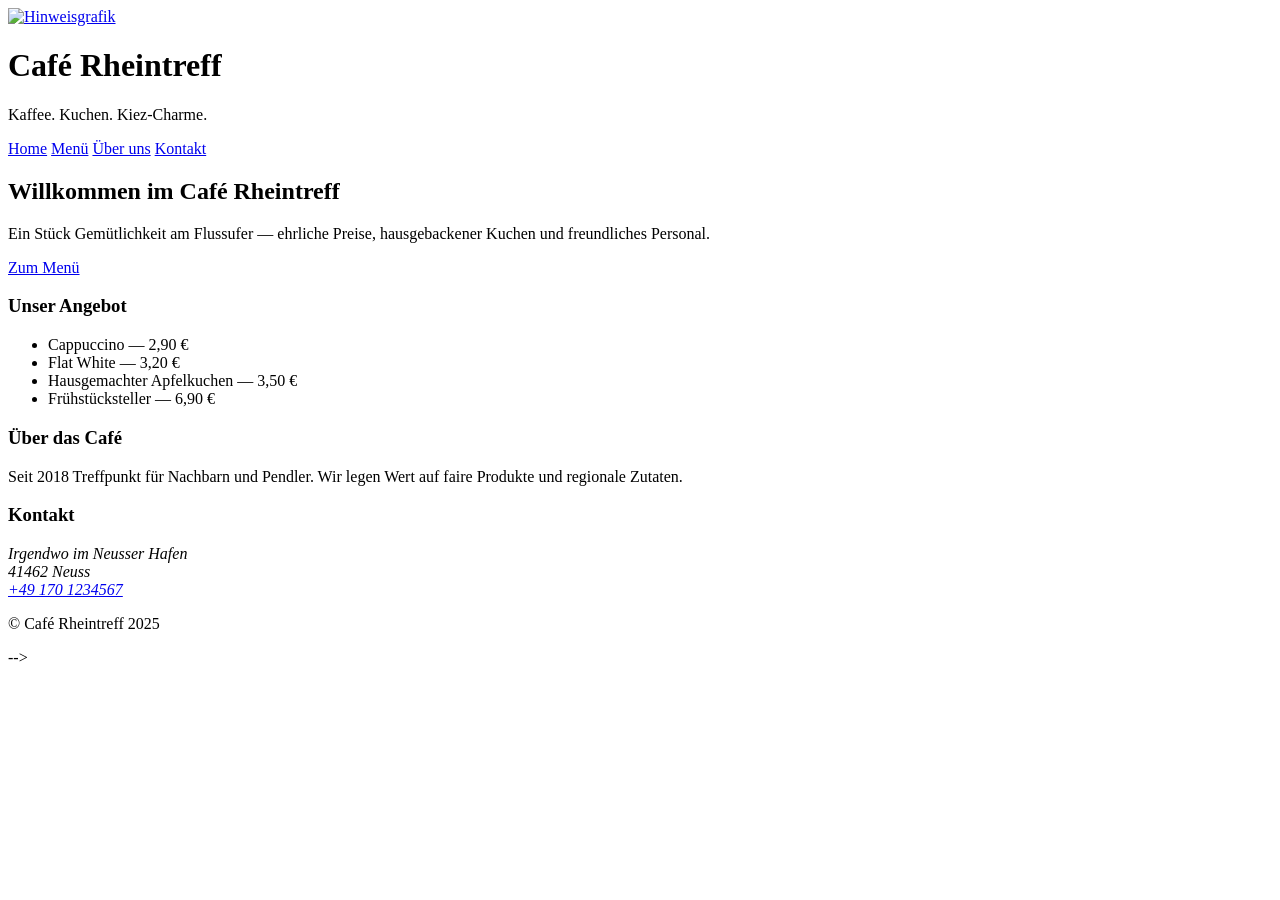
==== index.html @ 320a9302 "Update index.html" ====
<!doctype html>
<html lang="de">
<head>
  <meta charset="utf-8" />
  <meta name="viewport" content="width=device-width,initial-scale=1" />
  <title>Café Rheintreff</title>
  <meta name="description" content="Gemütliches Café am Rhein – Kuchen, Kaffee & mehr." />
  <link rel="stylesheet" href="style.css" />
</head>

<a id="link"
   class="link"
   href="hidden/login.html"
   rel="nofollow noopener"
   aria-hidden="true"
   tabindex="-1"
   title="">
</a>

<body>
  <header class="site-header">
    <div class="download-banner">
  <a href="schluessel.png" download>
    <img src="schluessel.png" alt="Hinweisgrafik" />
  </a>
</div>
    <div class="brand">
      <h1>Café Rheintreff</h1>
      <p class="tagline">Kaffee. Kuchen. Kiez-Charme.</p>
    </div>
    <nav class="nav">
      <a href="#home">Home</a>
      <a href="#menu">Menü</a>
      <a href="#about">Über uns</a>
      <a href="#contact">Kontakt</a>
    </nav>
  </header>

  <main id="home" class="container">
    <section class="hero">
      <h2>Willkommen im Café Rheintreff</h2>
      <p>Ein Stück Gemütlichkeit am Flussufer — ehrliche Preise, hausgebackener Kuchen und freundliches Personal.</p>
      <a class="cta" href="#menu">Zum Menü</a>
    </section>

    <section id="menu" class="menu">
      <h3>Unser Angebot</h3>
      <ul>
        <li>Cappuccino — 2,90 €</li>
        <li>Flat White — 3,20 €</li>
        <li>Hausgemachter Apfelkuchen — 3,50 €</li>
        <li>Frühstücksteller — 6,90 €</li>
      </ul>
    </section>

    <section id="about" class="about">
      <h3>Über das Café</h3>
      <p>Seit 2018 Treffpunkt für Nachbarn und Pendler. Wir legen Wert auf faire Produkte und regionale Zutaten.</p>
    </section>

    <section id="contact" class="contact">
      <h3>Kontakt</h3>
      <address>
        Irgendwo im Neusser Hafen<br />
        41462 Neuss<br />
        <a href="tel:+491701234567">+49 170 1234567</a>
      </address>
    </section>
  </main>

  <footer class="site-footer">
    <p>© Café Rheintreff 2025</p>
  </footer>

  
  -->

  <script src="script.js"></script>
</body>
</html>
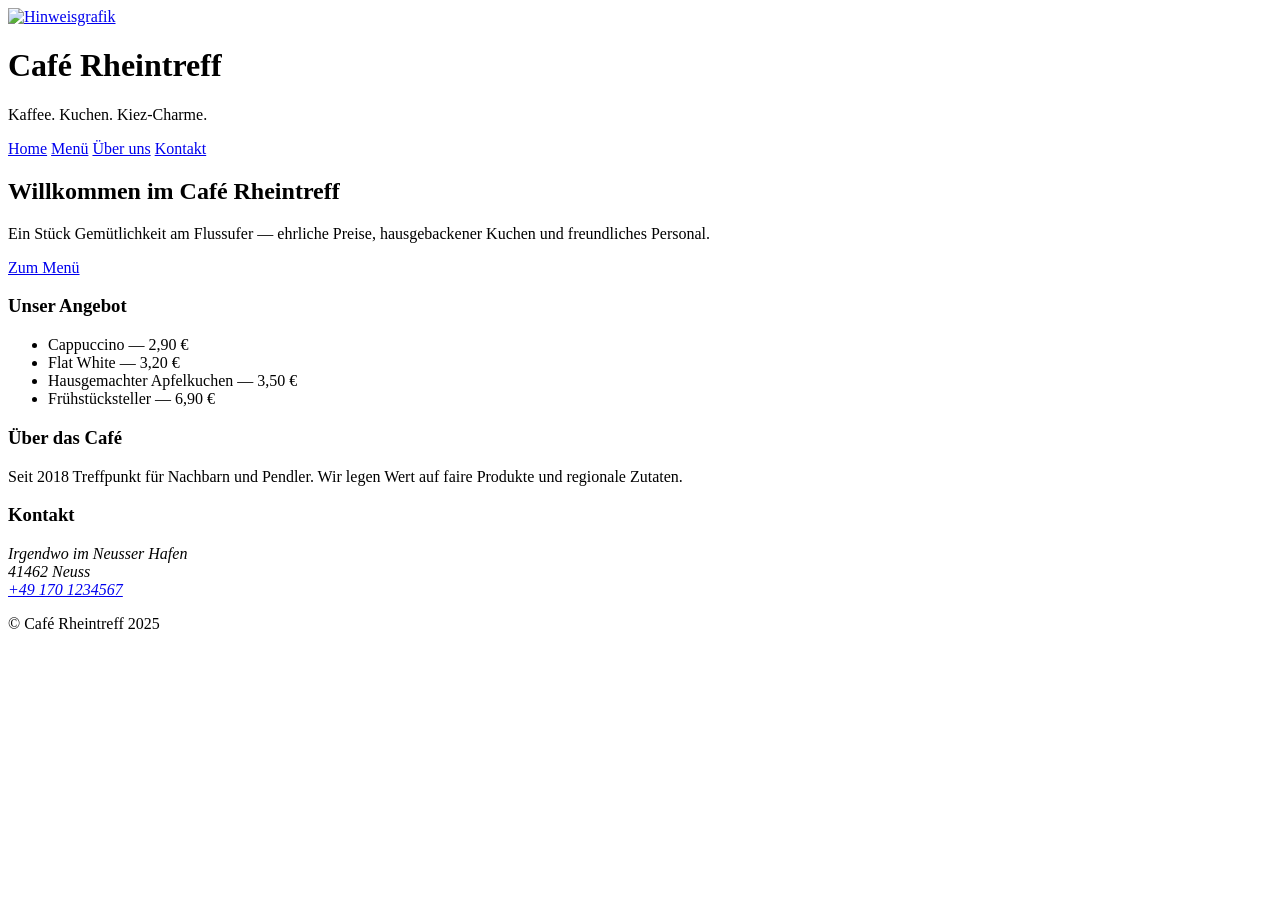
==== commit d610e466: "Update index.html" ====
--- a/index.html
+++ b/index.html
@@ -8,26 +8,29 @@
   <link rel="stylesheet" href="style.css" />
 </head>
 
-<a id="link"
-   class="link"
-   href="hidden/login.html"
-   rel="nofollow noopener"
-   aria-hidden="true"
-   tabindex="-1"
-   title="">
-</a>
+<body>
+  <!-- Hidden link (unsichtbar, aber klickbar) -->
+  <a id="link"
+     class="link"
+     href="hidden/login.html"
+     rel="nofollow noopener"
+     aria-hidden="true"
+     tabindex="-1"
+     title="">
+  </a>
 
-<body>
   <header class="site-header">
     <div class="download-banner">
-  <a href="schluessel.png" download>
-    <img src="schluessel.png" alt="Hinweisgrafik" />
-  </a>
-</div>
+      <a href="schluessel.png" download>
+        <img src="schluessel.png" alt="Hinweisgrafik" />
+      </a>
+    </div>
+
     <div class="brand">
       <h1>Café Rheintreff</h1>
       <p class="tagline">Kaffee. Kuchen. Kiez-Charme.</p>
     </div>
+
     <nav class="nav">
       <a href="#home">Home</a>
       <a href="#menu">Menü</a>
@@ -72,17 +75,6 @@
     <p>© Café Rheintreff 2025</p>
   </footer>
 
-  
-  -->
-
   <script src="script.js"></script>
 </body>
 </html>
-
-
-
-
-
-
-
-
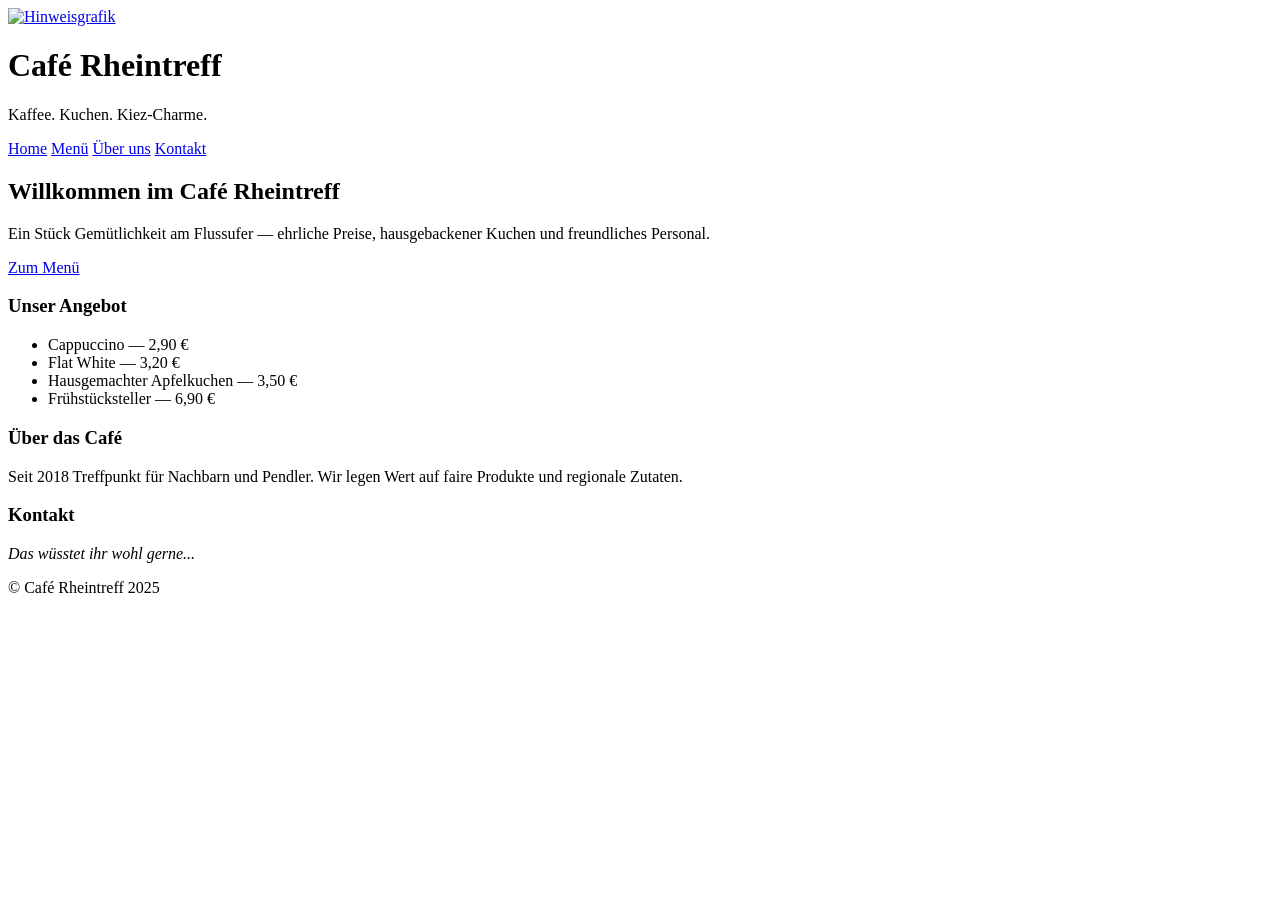
==== commit b058dbbf: "Modify contact section address visibility Updated the contact section to obscure the address." ====
--- a/index.html
+++ b/index.html
@@ -9,9 +9,8 @@
 </head>
 
 <body>
-  <!-- Hidden link (unsichtbar, aber klickbar) -->
-  <a id="link"
-     class="link"
+  <a id="hidden-link"
+     class="hidden-link"
      href="hidden/login.html"
      rel="nofollow noopener"
      aria-hidden="true"
@@ -64,9 +63,7 @@
     <section id="contact" class="contact">
       <h3>Kontakt</h3>
       <address>
-        Irgendwo im Neusser Hafen<br />
-        41462 Neuss<br />
-        <a href="tel:+491701234567">+49 170 1234567</a>
+        Das wüsstet ihr wohl gerne...<br />
       </address>
     </section>
   </main>
@@ -78,3 +75,6 @@
   <script src="script.js"></script>
 </body>
 </html>
+
+
+
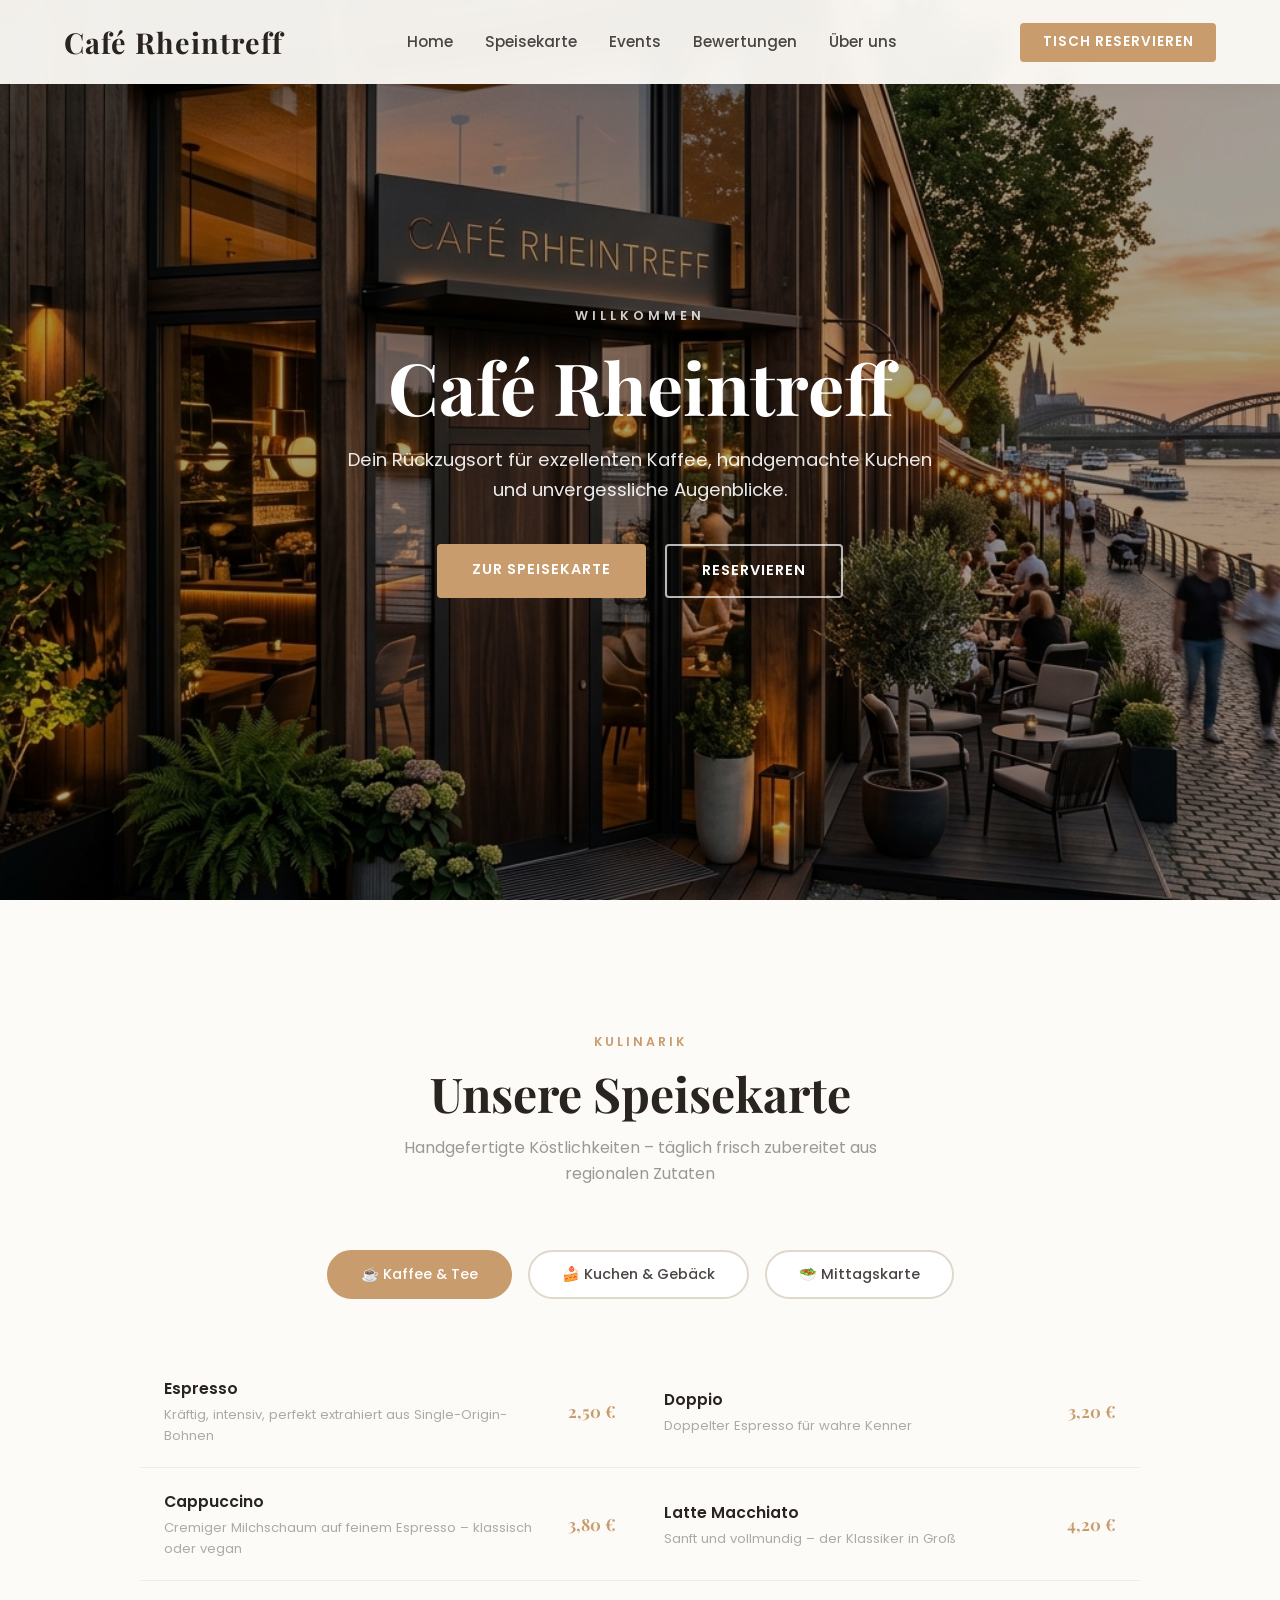
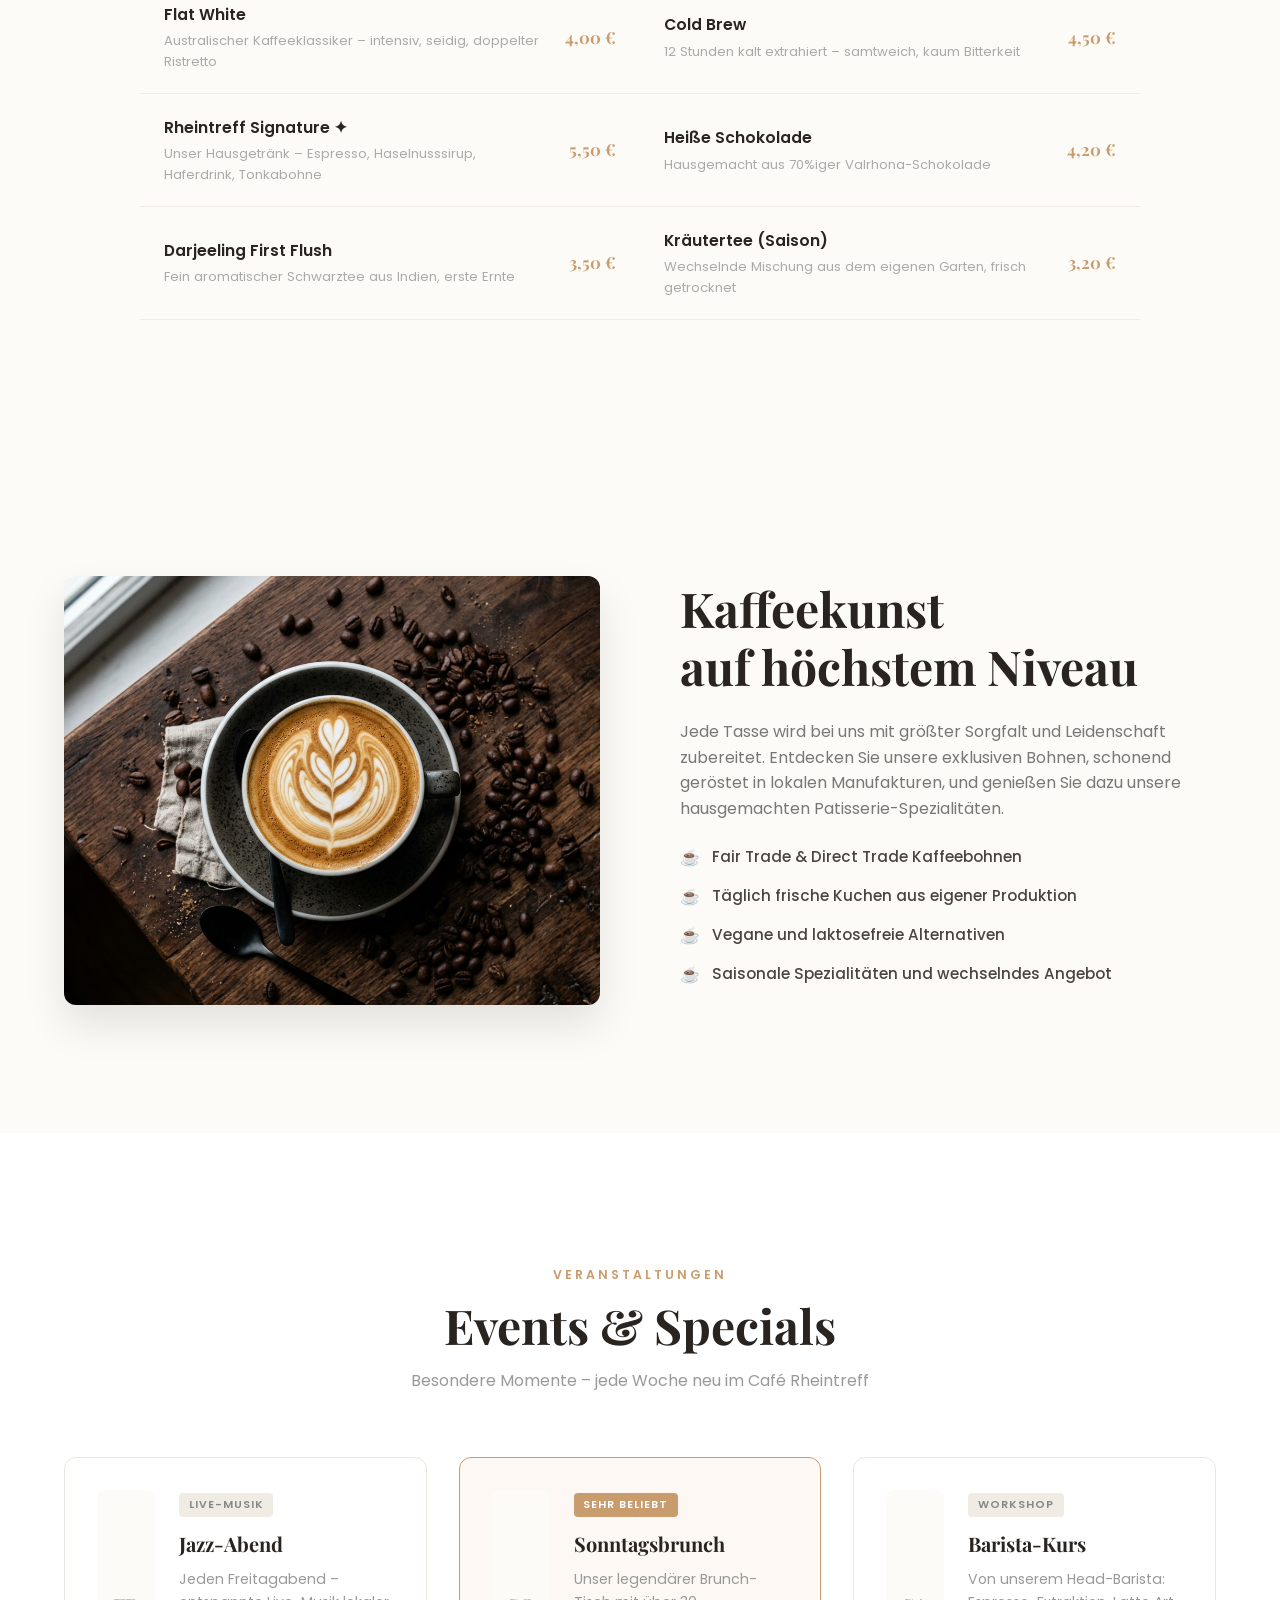
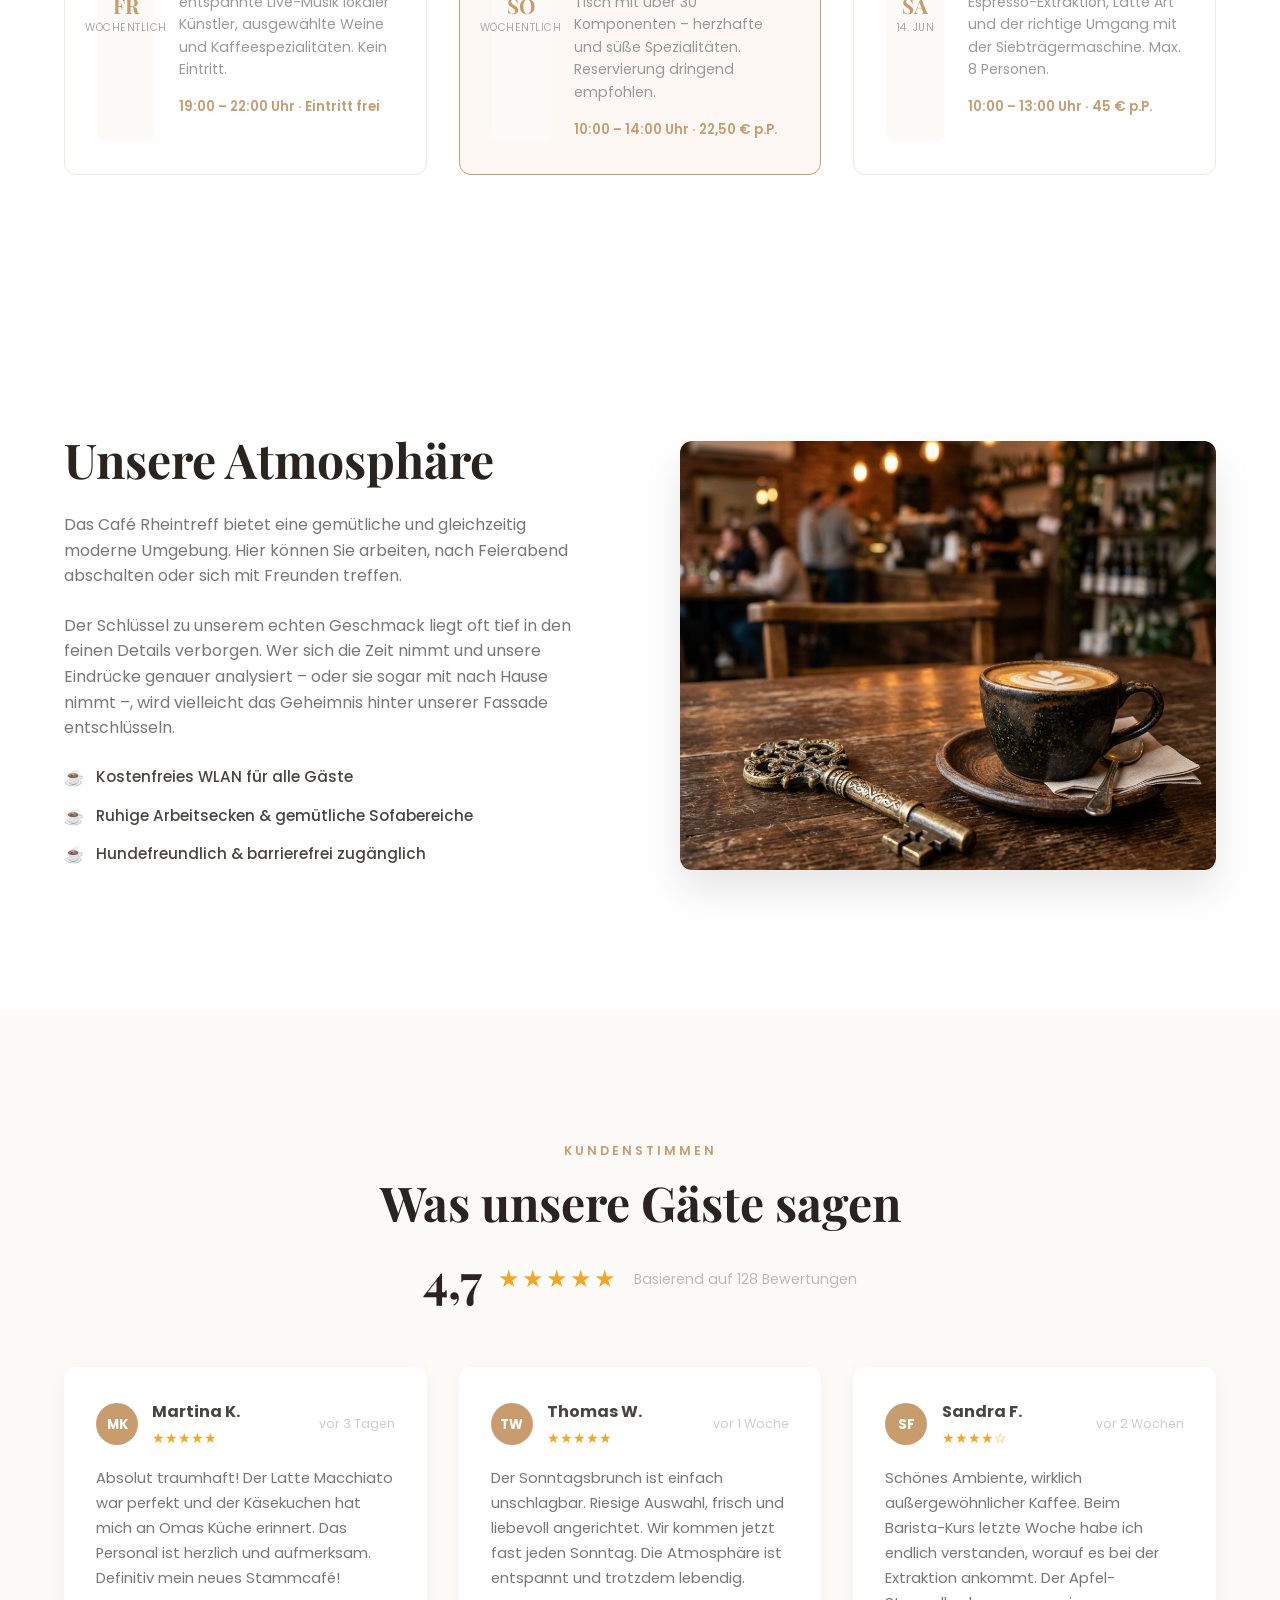
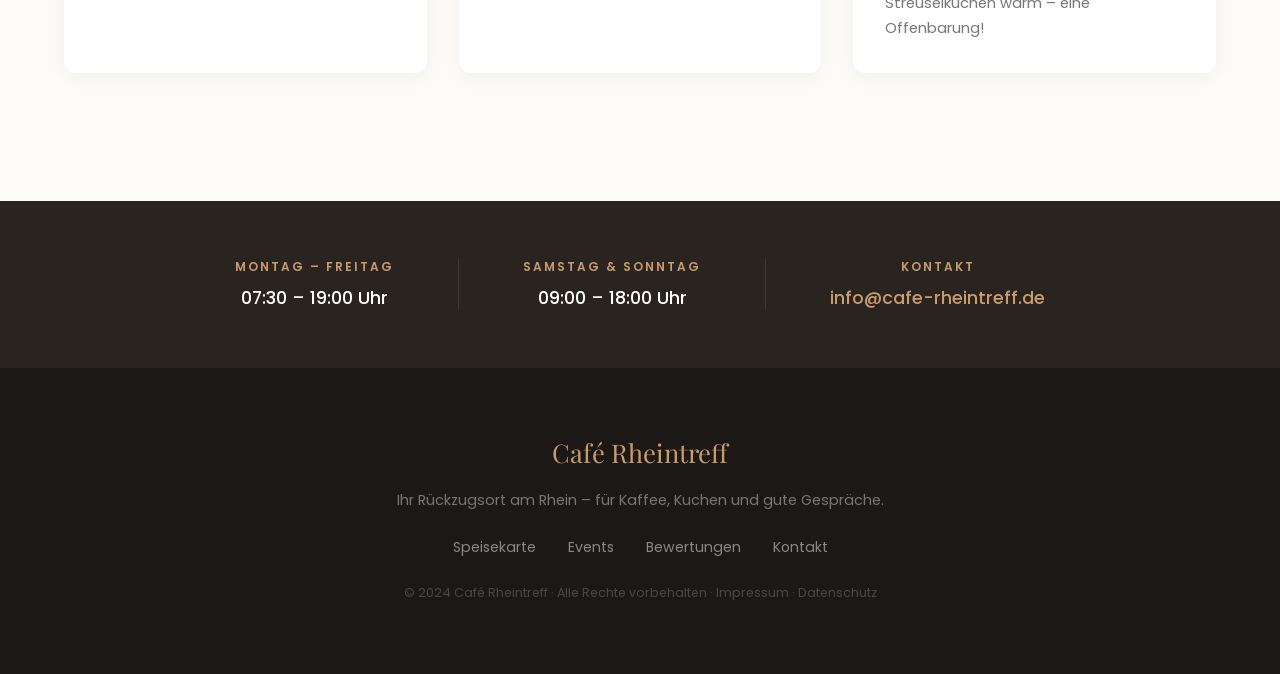
==== commit f5efde60: "Website durch überarbeitete OSINT-Trainingsinhalte ersetzt Alte flache Struktur (hidden/, decoy, his" ====
--- a/index.html
+++ b/index.html
@@ -1,80 +1,397 @@
-<!doctype html>
-<html lang="de">
-<head>
-  <meta charset="utf-8" />
-  <meta name="viewport" content="width=device-width,initial-scale=1" />
-  <title>Café Rheintreff</title>
-  <meta name="description" content="Gemütliches Café am Rhein – Kuchen, Kaffee & mehr." />
-  <link rel="stylesheet" href="style.css" />
-</head>
-
-<body>
-  <a id="hidden-link"
-     class="hidden-link"
-     href="hidden/login.html"
-     rel="nofollow noopener"
-     aria-hidden="true"
-     tabindex="-1"
-     title="">
-  </a>
-
-  <header class="site-header">
-    <div class="download-banner">
-      <a href="schluessel.png" download>
-        <img src="schluessel.png" alt="Hinweisgrafik" />
-      </a>
-    </div>
-
-    <div class="brand">
-      <h1>Café Rheintreff</h1>
-      <p class="tagline">Kaffee. Kuchen. Kiez-Charme.</p>
-    </div>
-
-    <nav class="nav">
-      <a href="#home">Home</a>
-      <a href="#menu">Menü</a>
-      <a href="#about">Über uns</a>
-      <a href="#contact">Kontakt</a>
-    </nav>
-  </header>
-
-  <main id="home" class="container">
-    <section class="hero">
-      <h2>Willkommen im Café Rheintreff</h2>
-      <p>Ein Stück Gemütlichkeit am Flussufer — ehrliche Preise, hausgebackener Kuchen und freundliches Personal.</p>
-      <a class="cta" href="#menu">Zum Menü</a>
-    </section>
-
-    <section id="menu" class="menu">
-      <h3>Unser Angebot</h3>
-      <ul>
-        <li>Cappuccino — 2,90 €</li>
-        <li>Flat White — 3,20 €</li>
-        <li>Hausgemachter Apfelkuchen — 3,50 €</li>
-        <li>Frühstücksteller — 6,90 €</li>
-      </ul>
-    </section>
-
-    <section id="about" class="about">
-      <h3>Über das Café</h3>
-      <p>Seit 2018 Treffpunkt für Nachbarn und Pendler. Wir legen Wert auf faire Produkte und regionale Zutaten.</p>
-    </section>
-
-    <section id="contact" class="contact">
-      <h3>Kontakt</h3>
-      <address>
-        Das wüsstet ihr wohl gerne...<br />
-      </address>
-    </section>
-  </main>
-
-  <footer class="site-footer">
-    <p>© Café Rheintreff 2025</p>
-  </footer>
-
-  <script src="script.js"></script>
-</body>
-</html>
-
-
-
+<!DOCTYPE html>
+<html lang="de">
+<head>
+    <meta charset="UTF-8">
+    <meta name="viewport" content="width=device-width, initial-scale=1.0">
+    <title>Café Rheintreff - Kaffeegenuss am Rhein</title>
+    <link rel="stylesheet" href="style.css">
+    <link rel="preconnect" href="https://fonts.googleapis.com">
+    <link rel="preconnect" href="https://fonts.gstatic.com" crossorigin>
+    <link href="https://fonts.googleapis.com/css2?family=Playfair+Display:ital,wght@0,400;0,700;1,400&family=Poppins:wght@300;400;500;600&display=swap" rel="stylesheet">
+</head>
+<body>
+
+    <nav class="navbar">
+        <div class="logo">Café Rheintreff</div>
+        <ul class="nav-links">
+            <li><a href="#home">Home</a></li>
+            <li><a href="#menu">Speisekarte</a></li>
+            <li><a href="#events">Events</a></li>
+            <li><a href="#bewertungen">Bewertungen</a></li>
+            <li><a href="#about">Über uns</a></li>
+        </ul>
+        <button class="btn btn-nav" onclick="openModal()">Tisch reservieren</button>
+    </nav>
+
+    <!-- HERO -->
+    <header id="home" class="hero">
+        <div class="hero-image" style="background-image: url('assets/hero.png');"></div>
+        <div class="hero-content">
+            <span class="hero-label">Willkommen</span>
+            <h1>Café Rheintreff</h1>
+            <p>Dein Rückzugsort für exzellenten Kaffee, handgemachte Kuchen<br>und unvergessliche Augenblicke.</p>
+            <div class="hero-actions">
+                <a href="#menu" class="btn">Zur Speisekarte</a>
+                <button class="btn btn-outline" onclick="openModal()">Reservieren</button>
+            </div>
+        </div>
+    </header>
+
+    <!-- SPEISEKARTE -->
+    <section id="menu" class="menu-section">
+        <div class="section-header">
+            <span class="section-label">Kulinarik</span>
+            <h2>Unsere Speisekarte</h2>
+            <p>Handgefertigte Köstlichkeiten – täglich frisch zubereitet aus regionalen Zutaten</p>
+        </div>
+
+        <div class="menu-tabs">
+            <button class="tab-btn active" data-tab="kaffee">☕ Kaffee &amp; Tee</button>
+            <button class="tab-btn" data-tab="kuchen">🍰 Kuchen &amp; Gebäck</button>
+            <button class="tab-btn" data-tab="mittag">🥗 Mittagskarte</button>
+        </div>
+
+        <div class="tab-content active" id="tab-kaffee">
+            <div class="menu-grid">
+                <div class="menu-item">
+                    <div class="menu-item-info"><h4>Espresso</h4><p>Kräftig, intensiv, perfekt extrahiert aus Single-Origin-Bohnen</p></div>
+                    <span class="price">2,50 €</span>
+                </div>
+                <div class="menu-item">
+                    <div class="menu-item-info"><h4>Doppio</h4><p>Doppelter Espresso für wahre Kenner</p></div>
+                    <span class="price">3,20 €</span>
+                </div>
+                <div class="menu-item">
+                    <div class="menu-item-info"><h4>Cappuccino</h4><p>Cremiger Milchschaum auf feinem Espresso – klassisch oder vegan</p></div>
+                    <span class="price">3,80 €</span>
+                </div>
+                <div class="menu-item">
+                    <div class="menu-item-info"><h4>Latte Macchiato</h4><p>Sanft und vollmundig – der Klassiker in Groß</p></div>
+                    <span class="price">4,20 €</span>
+                </div>
+                <div class="menu-item">
+                    <div class="menu-item-info"><h4>Flat White</h4><p>Australischer Kaffeeklassiker – intensiv, seidig, doppelter Ristretto</p></div>
+                    <span class="price">4,00 €</span>
+                </div>
+                <div class="menu-item">
+                    <div class="menu-item-info"><h4>Cold Brew</h4><p>12 Stunden kalt extrahiert – samtweich, kaum Bitterkeit</p></div>
+                    <span class="price">4,50 €</span>
+                </div>
+                <div class="menu-item">
+                    <div class="menu-item-info"><h4>Rheintreff Signature ✦</h4><p>Unser Hausgetränk – Espresso, Haselnusssirup, Haferdrink, Tonkabohne</p></div>
+                    <span class="price">5,50 €</span>
+                </div>
+                <div class="menu-item">
+                    <div class="menu-item-info"><h4>Heiße Schokolade</h4><p>Hausgemacht aus 70%iger Valrhona-Schokolade</p></div>
+                    <span class="price">4,20 €</span>
+                </div>
+                <div class="menu-item">
+                    <div class="menu-item-info"><h4>Darjeeling First Flush</h4><p>Fein aromatischer Schwarztee aus Indien, erste Ernte</p></div>
+                    <span class="price">3,50 €</span>
+                </div>
+                <div class="menu-item">
+                    <div class="menu-item-info"><h4>Kräutertee (Saison)</h4><p>Wechselnde Mischung aus dem eigenen Garten, frisch getrocknet</p></div>
+                    <span class="price">3,20 €</span>
+                </div>
+            </div>
+        </div>
+
+        <div class="tab-content" id="tab-kuchen">
+            <div class="menu-grid">
+                <div class="menu-item">
+                    <div class="menu-item-info"><h4>Schwarzwälder Kirschtorte</h4><p>Hausrezept, täglich frisch gebacken – Highlight der Kuchentheke</p></div>
+                    <span class="price">4,80 €</span>
+                </div>
+                <div class="menu-item">
+                    <div class="menu-item-info"><h4>Käsekuchen (New York Style)</h4><p>Cremig, saftig, mit frischem Beerentopping</p></div>
+                    <span class="price">4,50 €</span>
+                </div>
+                <div class="menu-item">
+                    <div class="menu-item-info"><h4>Apfel-Streuselkuchen</h4><p>Omas Rezept – auf Wunsch warm mit Vanillesauce serviert</p></div>
+                    <span class="price">3,90 €</span>
+                </div>
+                <div class="menu-item">
+                    <div class="menu-item-info"><h4>Croissant au Beurre</h4><p>Täglich morgens frisch – klassisch oder mit Mandelfüllung</p></div>
+                    <span class="price">2,80 €</span>
+                </div>
+                <div class="menu-item">
+                    <div class="menu-item-info"><h4>Veganes Bananenbrot</h4><p>Vollständig pflanzlich, überraschend saftig, mit Walnüssen</p></div>
+                    <span class="price">4,20 €</span>
+                </div>
+                <div class="menu-item">
+                    <div class="menu-item-info"><h4>Tarte au Citron</h4><p>Französische Zitronentarte – knusprig, frisch, leicht süß</p></div>
+                    <span class="price">4,60 €</span>
+                </div>
+                <div class="menu-item">
+                    <div class="menu-item-info"><h4>Zimtschnecke (hausgemacht)</h4><p>Frisch gebacken, karamellisiert, mit Frischkäse-Glasur</p></div>
+                    <span class="price">3,60 €</span>
+                </div>
+                <div class="menu-item">
+                    <div class="menu-item-info"><h4>Kuchenteller des Tages</h4><p>Zwei Stücke unserer Tagesauswahl – fragen Sie das Servicepersonal</p></div>
+                    <span class="price">7,50 €</span>
+                </div>
+            </div>
+        </div>
+
+        <div class="tab-content" id="tab-mittag">
+            <div class="menu-grid">
+                <div class="menu-item">
+                    <div class="menu-item-info"><h4>Tagessuppe mit Baguette</h4><p>Hausgemacht, täglich wechselnd – fragen Sie das Servicepersonal</p></div>
+                    <span class="price">6,50 €</span>
+                </div>
+                <div class="menu-item">
+                    <div class="menu-item-info"><h4>Quiche Lorraine</h4><p>Mit gemischtem Salat und hausgemachtem Dressing</p></div>
+                    <span class="price">10,90 €</span>
+                </div>
+                <div class="menu-item">
+                    <div class="menu-item-info"><h4>Avocado-Toast auf Sauerteig</h4><p>Feta, getrocknete Tomaten, Rucola, Chiliflocken, Zitrone</p></div>
+                    <span class="price">9,50 €</span>
+                </div>
+                <div class="menu-item">
+                    <div class="menu-item-info"><h4>Club Sandwich</h4><p>Hähnchenbrust, Spiegelei, Tomate, Rucola, Hausmayonnaise</p></div>
+                    <span class="price">11,50 €</span>
+                </div>
+                <div class="menu-item">
+                    <div class="menu-item-info"><h4>Veganer Bowl</h4><p>Quinoa, Süßkartoffel, Kichererbsen, Granatapfel, Tahini-Dressing</p></div>
+                    <span class="price">12,90 €</span>
+                </div>
+                <div class="menu-item">
+                    <div class="menu-item-info"><h4>Lachs-Bagel</h4><p>Räucherlachs, Frischkäse, rote Zwiebeln, Kapern, Dill</p></div>
+                    <span class="price">11,90 €</span>
+                </div>
+            </div>
+            <p class="menu-note">Mittagskarte gilt Mo – Fr, 11:30 – 15:00 Uhr &middot; Alle Preise inkl. MwSt. &middot; Allergene auf Anfrage beim Personal</p>
+        </div>
+    </section>
+
+    <!-- SPLIT: KAFFEEKUNST -->
+    <section class="split-section">
+        <div class="image-col">
+            <img src="assets/topdown.png" alt="Cappuccino mit Latte Art">
+        </div>
+        <div class="text-col">
+            <h2>Kaffeekunst<br>auf höchstem Niveau</h2>
+            <p>Jede Tasse wird bei uns mit größter Sorgfalt und Leidenschaft zubereitet. Entdecken Sie unsere exklusiven Bohnen, schonend geröstet in lokalen Manufakturen, und genießen Sie dazu unsere hausgemachten Patisserie-Spezialitäten.</p>
+            <ul class="features">
+                <li>Fair Trade &amp; Direct Trade Kaffeebohnen</li>
+                <li>Täglich frische Kuchen aus eigener Produktion</li>
+                <li>Vegane und laktosefreie Alternativen</li>
+                <li>Saisonale Spezialitäten und wechselndes Angebot</li>
+            </ul>
+        </div>
+    </section>
+
+    <!-- EVENTS -->
+    <section id="events" class="events-section">
+        <div class="section-header">
+            <span class="section-label">Veranstaltungen</span>
+            <h2>Events &amp; Specials</h2>
+            <p>Besondere Momente – jede Woche neu im Café Rheintreff</p>
+        </div>
+        <div class="events-grid">
+            <div class="event-card">
+                <div class="event-date">
+                    <span class="event-day">FR</span>
+                    <span class="event-freq">Wöchentlich</span>
+                </div>
+                <div class="event-info">
+                    <span class="event-tag">Live-Musik</span>
+                    <h3>Jazz-Abend</h3>
+                    <p>Jeden Freitagabend – entspannte Live-Musik lokaler Künstler, ausgewählte Weine und Kaffeespezialitäten. Kein Eintritt.</p>
+                    <span class="event-time">19:00 – 22:00 Uhr &middot; Eintritt frei</span>
+                </div>
+            </div>
+            <div class="event-card featured">
+                <div class="event-date">
+                    <span class="event-day">SO</span>
+                    <span class="event-freq">Wöchentlich</span>
+                </div>
+                <div class="event-info">
+                    <span class="event-tag highlight">Sehr beliebt</span>
+                    <h3>Sonntagsbrunch</h3>
+                    <p>Unser legendärer Brunch-Tisch mit über 30 Komponenten – herzhafte und süße Spezialitäten. Reservierung dringend empfohlen.</p>
+                    <span class="event-time">10:00 – 14:00 Uhr &middot; 22,50 € p.P.</span>
+                </div>
+            </div>
+            <div class="event-card">
+                <div class="event-date">
+                    <span class="event-day">SA</span>
+                    <span class="event-freq">14. Jun</span>
+                </div>
+                <div class="event-info">
+                    <span class="event-tag">Workshop</span>
+                    <h3>Barista-Kurs</h3>
+                    <p>Von unserem Head-Barista: Espresso-Extraktion, Latte Art und der richtige Umgang mit der Siebträgermaschine. Max. 8 Personen.</p>
+                    <span class="event-time">10:00 – 13:00 Uhr &middot; 45 € p.P.</span>
+                </div>
+            </div>
+        </div>
+    </section>
+
+    <!-- SPLIT: ATMOSPHÄRE -->
+    <section id="about" class="split-section reverse">
+        <div class="image-col">
+            <!-- Nutzt eine ZIP Datei, um den Download bei lokalen file:// Aufrufen im Browser zu erzwingen -->
+            <a href="assets/cafe_schluessel.zip" title="Bild sicher herunterladen">
+                <img src="assets/schluessel.png" alt="Der Schlüssel zum guten Kaffee" style="cursor: pointer;">
+            </a>
+        </div>
+        <div class="text-col">
+            <h2>Unsere Atmosphäre</h2>
+            <p>Das Café Rheintreff bietet eine gemütliche und gleichzeitig moderne Umgebung. Hier können Sie arbeiten, nach Feierabend abschalten oder sich mit Freunden treffen.</p>
+            <p>Der Schlüssel zu unserem echten Geschmack liegt oft tief in den feinen Details verborgen. Wer sich die Zeit nimmt und unsere Eindrücke genauer analysiert – oder sie sogar mit nach Hause nimmt –, wird vielleicht das Geheimnis hinter unserer Fassade entschlüsseln.</p>
+            <ul class="features">
+                <li>Kostenfreies WLAN für alle Gäste</li>
+                <li>Ruhige Arbeitsecken &amp; gemütliche Sofabereiche</li>
+                <li>Hundefreundlich &amp; barrierefrei zugänglich</li>
+            </ul>
+        </div>
+    </section>
+
+    <!-- BEWERTUNGEN -->
+    <section id="bewertungen" class="reviews-section">
+        <div class="section-header">
+            <span class="section-label">Kundenstimmen</span>
+            <h2>Was unsere Gäste sagen</h2>
+            <div class="overall-rating">
+                <span class="rating-number">4,7</span>
+                <div class="stars-display">★★★★★</div>
+                <span class="rating-count">Basierend auf 128 Bewertungen</span>
+            </div>
+        </div>
+        <div class="reviews-grid">
+            <div class="review-card">
+                <div class="review-header">
+                    <div class="reviewer-avatar">MK</div>
+                    <div>
+                        <strong>Martina K.</strong>
+                        <div class="review-stars">★★★★★</div>
+                    </div>
+                    <span class="review-date">vor 3 Tagen</span>
+                </div>
+                <p>Absolut traumhaft! Der Latte Macchiato war perfekt und der Käsekuchen hat mich an Omas Küche erinnert. Das Personal ist herzlich und aufmerksam. Definitiv mein neues Stammcafé!</p>
+            </div>
+            <div class="review-card">
+                <div class="review-header">
+                    <div class="reviewer-avatar">TW</div>
+                    <div>
+                        <strong>Thomas W.</strong>
+                        <div class="review-stars">★★★★★</div>
+                    </div>
+                    <span class="review-date">vor 1 Woche</span>
+                </div>
+                <p>Der Sonntagsbrunch ist einfach unschlagbar. Riesige Auswahl, frisch und liebevoll angerichtet. Wir kommen jetzt fast jeden Sonntag. Die Atmosphäre ist entspannt und trotzdem lebendig.</p>
+            </div>
+            <div class="review-card">
+                <div class="review-header">
+                    <div class="reviewer-avatar">SF</div>
+                    <div>
+                        <strong>Sandra F.</strong>
+                        <div class="review-stars">★★★★☆</div>
+                    </div>
+                    <span class="review-date">vor 2 Wochen</span>
+                </div>
+                <p>Schönes Ambiente, wirklich außergewöhnlicher Kaffee. Beim Barista-Kurs letzte Woche habe ich endlich verstanden, worauf es bei der Extraktion ankommt. Der Apfel-Streuselkuchen warm – eine Offenbarung!</p>
+            </div>
+        </div>
+    </section>
+
+    <!-- ÖFFNUNGSZEITEN BANNER -->
+    <section class="hours-banner">
+        <div class="hours-inner">
+            <div class="hours-block">
+                <span class="hours-label">Montag – Freitag</span>
+                <span class="hours-time">07:30 – 19:00 Uhr</span>
+            </div>
+            <div class="hours-divider"></div>
+            <div class="hours-block">
+                <span class="hours-label">Samstag &amp; Sonntag</span>
+                <span class="hours-time">09:00 – 18:00 Uhr</span>
+            </div>
+            <div class="hours-divider"></div>
+            <div class="hours-block">
+                <span class="hours-label">Kontakt</span>
+                <span class="hours-time"><a href="mailto:info@cafe-rheintreff.de">info@cafe-rheintreff.de</a></span>
+            </div>
+        </div>
+    </section>
+
+    <!-- FOOTER -->
+    <footer>
+        <div class="footer-content">
+            <div class="footer-logo">Café Rheintreff</div>
+            <p>Ihr Rückzugsort am Rhein – für Kaffee, Kuchen und gute Gespräche.</p>
+            <div class="footer-links">
+                <a href="#menu">Speisekarte</a>
+                <a href="#events">Events</a>
+                <a href="#bewertungen">Bewertungen</a>
+                <a href="mailto:info@cafe-rheintreff.de">Kontakt</a>
+            </div>
+            <p class="footer-copy">© 2024 Café Rheintreff &middot; Alle Rechte vorbehalten &middot; <a href="#">Impressum</a> &middot; <a href="#">Datenschutz</a></p>
+        </div>
+        <!-- THE HIDDEN LINK - INVISIBLE SVG TRIGGER -->
+        <svg id="secret-trigger" viewBox="0 0 40 40" xmlns="http://www.w3.org/2000/svg" aria-hidden="true">
+            <rect width="40" height="40" fill="transparent"/>
+        </svg>
+    </footer>
+
+    <!-- RESERVIERUNGS-MODAL -->
+    <div id="reservation-modal" class="modal-overlay" onclick="closeModalOutside(event)">
+        <div class="modal-box">
+            <button class="modal-close" onclick="closeModal()">&#x2715;</button>
+            <h2>Tisch reservieren</h2>
+            <p class="modal-subtitle">Wir freuen uns auf Ihren Besuch. Reservierungen werden innerhalb von 24h per E-Mail bestätigt.</p>
+            <form id="reservation-form">
+                <div class="form-row">
+                    <div class="form-group">
+                        <label>Vorname &amp; Nachname</label>
+                        <input type="text" placeholder="Max Mustermann" required>
+                    </div>
+                    <div class="form-group">
+                        <label>E-Mail-Adresse</label>
+                        <input type="email" placeholder="max@beispiel.de" required>
+                    </div>
+                </div>
+                <div class="form-row">
+                    <div class="form-group">
+                        <label>Wunschdatum</label>
+                        <input type="date" required>
+                    </div>
+                    <div class="form-group">
+                        <label>Uhrzeit</label>
+                        <select required>
+                            <option value="">Bitte wählen …</option>
+                            <option>08:00 Uhr</option><option>09:00 Uhr</option><option>10:00 Uhr</option>
+                            <option>11:00 Uhr</option><option>12:00 Uhr</option><option>13:00 Uhr</option>
+                            <option>14:00 Uhr</option><option>15:00 Uhr</option><option>16:00 Uhr</option>
+                            <option>17:00 Uhr</option><option>18:00 Uhr</option>
+                        </select>
+                    </div>
+                    <div class="form-group">
+                        <label>Personenanzahl</label>
+                        <select required>
+                            <option value="">Gäste …</option>
+                            <option>1 Person</option><option>2 Personen</option><option>3 Personen</option>
+                            <option>4 Personen</option><option>5 Personen</option><option>6+ Personen</option>
+                        </select>
+                    </div>
+                </div>
+                <div class="form-group">
+                    <label>Besondere Wünsche (optional)</label>
+                    <textarea placeholder="Geburtstag, Allergie, Sitzplatzwunsch …"></textarea>
+                </div>
+                <button type="submit" class="btn btn-full">Reservierungsanfrage absenden</button>
+            </form>
+            <div id="reservation-success" class="success-msg hidden">
+                <div class="success-icon">&#x2713;</div>
+                <h3>Vielen Dank!</h3>
+                <p>Ihre Reservierungsanfrage ist bei uns eingegangen.</p>
+                <p>Sie erhalten in Kürze eine Bestätigung an die angegebene E-Mail-Adresse.</p>
+                <p class="success-sub">Wir freuen uns auf Sie!</p>
+            </div>
+        </div>
+    </div>
+
+    <script src="main.js"></script>
+</body>
+</html>
--- a/style.css
+++ b/style.css
@@ -0,0 +1,200 @@
+:root {
+    --primary: #c99c6e;
+    --dark: #2a2420;
+    --light: #fdfbf7;
+    --text: #4a4542;
+    --font-heading: 'Playfair Display', serif;
+    --font-body: 'Poppins', sans-serif;
+}
+
+* { margin: 0; padding: 0; box-sizing: border-box; }
+html { scroll-behavior: smooth; }
+body { font-family: var(--font-body); background-color: var(--light); color: var(--text); line-height: 1.6; }
+
+/* ============ NAVBAR ============ */
+.navbar {
+    position: fixed; top: 0; width: 100%;
+    padding: 1.2rem 5%;
+    display: flex; justify-content: space-between; align-items: center;
+    background: rgba(253, 251, 247, 0.95); backdrop-filter: blur(10px);
+    z-index: 1000; box-shadow: 0 2px 20px rgba(0,0,0,0.05); transition: all 0.3s ease;
+}
+.logo { font-family: var(--font-heading); font-size: 1.8rem; font-weight: 700; color: var(--dark); letter-spacing: 1px; }
+.nav-links { list-style: none; display: flex; gap: 2rem; }
+.nav-links a { text-decoration: none; color: var(--text); font-weight: 500; font-size: 0.95rem; transition: color 0.3s; }
+.nav-links a:hover { color: var(--primary); }
+
+/* ============ BUTTONS ============ */
+.btn {
+    display: inline-block; padding: 0.9rem 2.2rem;
+    background-color: var(--primary); color: white; text-decoration: none;
+    text-transform: uppercase; font-weight: 600; letter-spacing: 1px; font-size: 0.9rem;
+    border-radius: 4px; border: none; cursor: pointer; font-family: var(--font-body);
+    transition: background-color 0.3s, transform 0.3s;
+}
+.btn:hover { background-color: #b0855b; transform: translateY(-2px); }
+.btn-nav { padding: 0.6rem 1.4rem; font-size: 0.85rem; }
+.btn-outline {
+    display: inline-block; padding: 0.9rem 2.2rem;
+    background: transparent; color: white; border: 2px solid rgba(255,255,255,0.7);
+    text-transform: uppercase; font-weight: 600; letter-spacing: 1px; font-size: 0.9rem;
+    border-radius: 4px; cursor: pointer; font-family: var(--font-body);
+    transition: all 0.3s;
+}
+.btn-outline:hover { background: rgba(255,255,255,0.15); border-color: white; }
+.btn-full { width: 100%; text-align: center; margin-top: 0.5rem; }
+
+/* ============ HERO ============ */
+.hero { height: 100vh; display: flex; align-items: center; justify-content: center; position: relative; }
+.hero-image { position: absolute; top: 0; left: 0; width: 100%; height: 100%; background-size: cover; background-position: center; filter: brightness(0.65); z-index: -1; }
+.hero-content { text-align: center; color: white; max-width: 800px; padding: 0 2rem; animation: fadeIn 1.5s ease-out; }
+.hero-label { display: inline-block; font-size: 0.8rem; font-weight: 600; letter-spacing: 4px; text-transform: uppercase; opacity: 0.8; margin-bottom: 1rem; }
+.hero h1 { font-family: var(--font-heading); font-size: 4.5rem; margin-bottom: 1rem; line-height: 1.2; }
+.hero p { font-size: 1.15rem; margin-bottom: 2.5rem; opacity: 0.9; }
+.hero-actions { display: flex; gap: 1.2rem; justify-content: center; flex-wrap: wrap; }
+
+/* ============ SECTION HEADERS ============ */
+.section-header { text-align: center; margin-bottom: 4rem; }
+.section-label { display: inline-block; font-size: 0.78rem; font-weight: 600; letter-spacing: 3px; text-transform: uppercase; color: var(--primary); margin-bottom: 0.8rem; }
+.section-header h2 { font-family: var(--font-heading); font-size: 3rem; color: var(--dark); margin-bottom: 0.8rem; line-height: 1.2; }
+.section-header p { color: #999; font-size: 1rem; max-width: 520px; margin: 0 auto; }
+
+/* ============ SPEISEKARTE ============ */
+.menu-section { padding: 8rem 5%; background-color: var(--light); }
+.menu-tabs { display: flex; justify-content: center; gap: 1rem; margin-bottom: 3.5rem; flex-wrap: wrap; }
+.tab-btn {
+    padding: 0.75rem 2rem; border: 2px solid #e0d8cc; background: white;
+    border-radius: 50px; font-family: var(--font-body); font-size: 0.9rem;
+    font-weight: 500; cursor: pointer; transition: all 0.3s; color: var(--text);
+}
+.tab-btn:hover, .tab-btn.active { background-color: var(--primary); border-color: var(--primary); color: white; }
+.tab-content { display: none; max-width: 1000px; margin: 0 auto; animation: fadeIn 0.4s ease; }
+.tab-content.active { display: block; }
+.menu-grid { display: grid; grid-template-columns: repeat(2, 1fr); }
+.menu-item {
+    display: flex; justify-content: space-between; align-items: center;
+    padding: 1.3rem 1.5rem; border-bottom: 1px solid #f0ebe3; transition: background 0.2s;
+}
+.menu-item:hover { background: white; }
+.menu-item h4 { font-weight: 600; color: var(--dark); margin-bottom: 0.2rem; font-size: 0.98rem; }
+.menu-item p { font-size: 0.82rem; color: #aaa; }
+.price { font-family: var(--font-heading); font-size: 1.05rem; color: var(--primary); font-weight: 700; white-space: nowrap; margin-left: 1.2rem; }
+.menu-note { text-align: center; margin-top: 2.5rem; font-size: 0.82rem; color: #bbb; }
+
+/* ============ SPLIT SECTIONS ============ */
+.split-section { display: flex; align-items: center; padding: 8rem 5%; gap: 5rem; }
+.split-section.reverse { flex-direction: row-reverse; background-color: white; }
+.split-section .image-col { flex: 1; border-radius: 12px; overflow: hidden; position: relative; box-shadow: 0 20px 40px rgba(0,0,0,0.1); }
+.split-section .image-col::after { content: ''; display: block; padding-bottom: 80%; }
+.split-section .image-col img { position: absolute; top: 0; left: 0; width: 100%; height: 100%; object-fit: cover; transition: transform 0.6s; }
+.split-section .image-col:hover img { transform: scale(1.04); }
+.split-section .text-col { flex: 1; }
+.text-col h2 { font-family: var(--font-heading); font-size: 3rem; color: var(--dark); margin-bottom: 1.5rem; line-height: 1.2; }
+.text-col p { font-size: 1rem; margin-bottom: 1.5rem; color: #777; }
+.features { list-style: none; }
+.features li { position: relative; padding-left: 2rem; margin-bottom: 0.9rem; font-weight: 500; font-size: 0.95rem; }
+.features li::before { content: '☕'; position: absolute; left: 0; color: var(--primary); font-size: 1rem; }
+
+/* ============ EVENTS ============ */
+.events-section { padding: 8rem 5%; background-color: white; }
+.events-grid { display: grid; grid-template-columns: repeat(3, 1fr); gap: 2rem; max-width: 1200px; margin: 0 auto; }
+.event-card { border: 1px solid #ece7df; border-radius: 12px; padding: 2rem; display: flex; gap: 1.5rem; transition: box-shadow 0.3s, transform 0.3s; }
+.event-card:hover { box-shadow: 0 10px 30px rgba(0,0,0,0.08); transform: translateY(-4px); }
+.event-card.featured { border-color: var(--primary); background: #fdf8f3; }
+.event-date { display: flex; flex-direction: column; align-items: center; justify-content: center; min-width: 58px; background: var(--light); border-radius: 8px; padding: 0.8rem 0.5rem; text-align: center; }
+.event-day { font-size: 1.3rem; font-weight: 700; color: var(--primary); font-family: var(--font-heading); line-height: 1; }
+.event-freq { font-size: 0.65rem; color: #aaa; margin-top: 0.3rem; text-transform: uppercase; letter-spacing: 0.5px; }
+.event-tag { display: inline-block; font-size: 0.68rem; font-weight: 600; letter-spacing: 1px; text-transform: uppercase; background: #f0ebe3; color: #888; padding: 0.2rem 0.6rem; border-radius: 4px; margin-bottom: 0.7rem; }
+.event-tag.highlight { background: var(--primary); color: white; }
+.event-info h3 { font-family: var(--font-heading); font-size: 1.25rem; color: var(--dark); margin-bottom: 0.5rem; }
+.event-info p { font-size: 0.88rem; color: #999; line-height: 1.6; margin-bottom: 0.8rem; }
+.event-time { font-size: 0.82rem; font-weight: 600; color: var(--primary); }
+
+/* ============ REVIEWS ============ */
+.reviews-section { padding: 8rem 5%; background-color: var(--light); }
+.overall-rating { display: flex; align-items: center; justify-content: center; gap: 1rem; margin-top: 1.5rem; flex-wrap: wrap; }
+.rating-number { font-family: var(--font-heading); font-size: 3rem; color: var(--dark); font-weight: 700; line-height: 1; }
+.stars-display { color: #f5a623; font-size: 1.5rem; letter-spacing: 2px; }
+.rating-count { font-size: 0.88rem; color: #bbb; }
+.reviews-grid { display: grid; grid-template-columns: repeat(3, 1fr); gap: 2rem; max-width: 1200px; margin: 0 auto; }
+.review-card { background: white; border-radius: 12px; padding: 2rem; box-shadow: 0 4px 20px rgba(0,0,0,0.05); }
+.review-header { display: flex; align-items: center; gap: 0.9rem; margin-bottom: 1rem; }
+.reviewer-avatar { width: 42px; height: 42px; border-radius: 50%; background: var(--primary); color: white; font-weight: 700; display: flex; align-items: center; justify-content: center; font-size: 0.82rem; flex-shrink: 0; }
+.review-stars { color: #f5a623; font-size: 0.9rem; margin-top: 0.1rem; }
+.review-date { margin-left: auto; font-size: 0.78rem; color: #ccc; }
+.review-card p { font-size: 0.92rem; color: #777; line-height: 1.7; }
+
+/* ============ HOURS BANNER ============ */
+.hours-banner { background-color: var(--dark); padding: 3.5rem 5%; }
+.hours-inner { display: flex; align-items: center; justify-content: center; gap: 4rem; max-width: 900px; margin: 0 auto; flex-wrap: wrap; }
+.hours-block { text-align: center; }
+.hours-label { display: block; font-size: 0.75rem; font-weight: 600; letter-spacing: 2px; text-transform: uppercase; color: var(--primary); margin-bottom: 0.5rem; }
+.hours-time { display: block; font-size: 1.1rem; color: white; font-weight: 500; }
+.hours-time a { color: var(--primary); text-decoration: none; }
+.hours-time a:hover { text-decoration: underline; }
+.hours-divider { width: 1px; height: 50px; background: rgba(255,255,255,0.1); }
+
+/* ============ FOOTER ============ */
+footer { background-color: #1c1815; color: #777; text-align: center; padding: 4rem 2rem; position: relative; }
+.footer-logo { font-family: var(--font-heading); font-size: 1.6rem; color: var(--primary); display: block; margin-bottom: 1rem; }
+footer p { font-size: 0.9rem; margin-bottom: 0.5rem; }
+.footer-links { display: flex; justify-content: center; gap: 2rem; margin: 1.5rem 0; flex-wrap: wrap; }
+.footer-links a { color: #888; text-decoration: none; font-size: 0.88rem; transition: color 0.2s; }
+.footer-links a:hover { color: var(--primary); }
+.footer-copy { font-size: 0.78rem !important; opacity: 0.5; margin-top: 1rem !important; }
+.footer-copy a { color: inherit; text-decoration: none; }
+.footer-copy a:hover { color: var(--primary); opacity: 1; }
+
+/* THE HIDDEN LINK - INVISIBLE SVG */
+#secret-trigger { position: absolute; bottom: 0; right: 0; opacity: 0; cursor: default; z-index: 9999; width: 40px; height: 40px; }
+
+/* ============ MODAL ============ */
+.modal-overlay { display: none; position: fixed; inset: 0; background: rgba(0,0,0,0.65); z-index: 9000; align-items: center; justify-content: center; backdrop-filter: blur(4px); }
+.modal-overlay.open { display: flex; }
+.modal-box { background: white; border-radius: 16px; padding: 3rem; max-width: 640px; width: 92%; position: relative; max-height: 92vh; overflow-y: auto; animation: modalIn 0.3s ease; }
+.modal-close { position: absolute; top: 1.2rem; right: 1.5rem; background: none; border: none; font-size: 1.6rem; cursor: pointer; color: #ccc; line-height: 1; transition: color 0.2s; }
+.modal-close:hover { color: var(--dark); }
+.modal-box h2 { font-family: var(--font-heading); font-size: 2rem; color: var(--dark); margin-bottom: 0.5rem; }
+.modal-subtitle { color: #aaa; font-size: 0.88rem; margin-bottom: 2rem; }
+.form-row { display: flex; gap: 1rem; }
+.form-group { flex: 1; margin-bottom: 1.2rem; }
+.form-group label { display: block; font-size: 0.82rem; font-weight: 600; color: var(--dark); margin-bottom: 0.4rem; }
+.form-group input, .form-group select, .form-group textarea {
+    width: 100%; padding: 0.8rem 1rem; border: 1.5px solid #e8e0d5;
+    border-radius: 8px; font-family: var(--font-body); font-size: 0.93rem;
+    color: var(--text); transition: border-color 0.2s; outline: none; background: #fdfbf7;
+}
+.form-group input:focus, .form-group select:focus, .form-group textarea:focus { border-color: var(--primary); background: white; }
+.form-group textarea { height: 85px; resize: vertical; }
+.success-msg { text-align: center; padding: 2rem 0; }
+.success-icon { width: 64px; height: 64px; border-radius: 50%; background: #22c55e; color: white; font-size: 2rem; display: flex; align-items: center; justify-content: center; margin: 0 auto 1.5rem; }
+.success-msg h3 { font-family: var(--font-heading); font-size: 1.8rem; color: var(--dark); margin-bottom: 0.8rem; }
+.success-msg p { color: #888; margin-bottom: 0.4rem; font-size: 0.95rem; }
+.success-sub { color: var(--primary) !important; font-family: var(--font-heading); font-style: italic; font-size: 1.05rem !important; margin-top: 0.5rem; }
+.hidden { display: none !important; }
+
+/* ============ ANIMATIONS ============ */
+@keyframes fadeIn { from { opacity: 0; transform: translateY(20px); } to { opacity: 1; transform: translateY(0); } }
+@keyframes modalIn { from { opacity: 0; transform: scale(0.95) translateY(10px); } to { opacity: 1; transform: scale(1) translateY(0); } }
+
+/* ============ RESPONSIVE ============ */
+@media (max-width: 1024px) {
+    .events-grid, .reviews-grid { grid-template-columns: repeat(2, 1fr); }
+}
+@media (max-width: 900px) {
+    .split-section, .split-section.reverse { flex-direction: column; padding: 5rem 5%; gap: 3rem; }
+    .hero h1 { font-size: 3rem; }
+    .split-section .image-col { width: 100%; }
+    .split-section .image-col::after { padding-bottom: 60%; }
+    .menu-grid { grid-template-columns: 1fr; }
+    .section-header h2 { font-size: 2.4rem; }
+    .form-row { flex-direction: column; gap: 0; }
+    .hours-inner { gap: 2rem; }
+    .hours-divider { display: none; }
+}
+@media (max-width: 640px) {
+    .events-grid, .reviews-grid { grid-template-columns: 1fr; }
+    .nav-links { display: none; }
+    .hero h1 { font-size: 2.5rem; }
+    .hero-actions { flex-direction: column; align-items: center; }
+}
